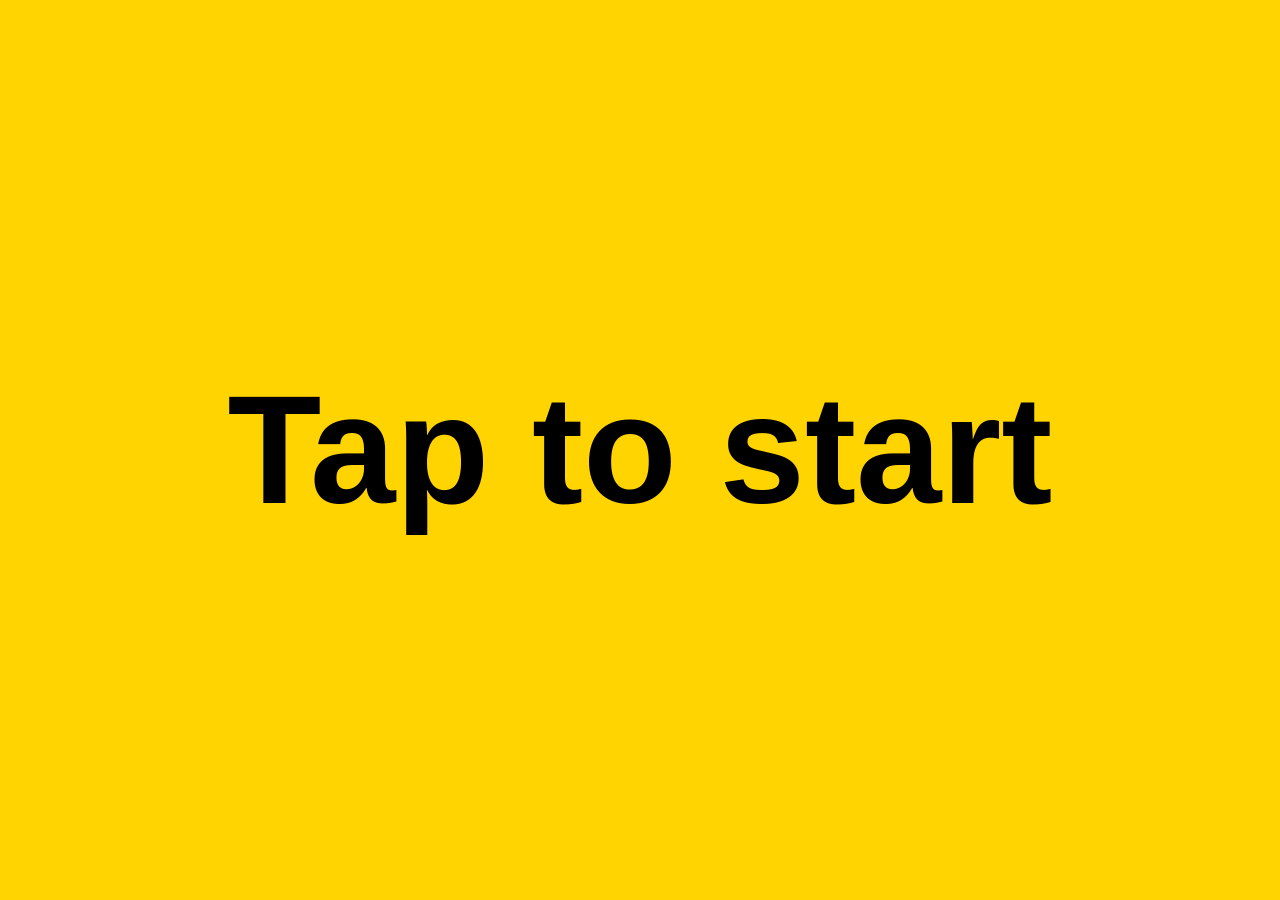
==== web/index.html @ 674c91da "Phone page and mock dev server (web/)" ====
<!doctype html>
<html lang="en">
<head>
<meta charset="utf-8">
<meta name="viewport" content="width=device-width, initial-scale=1, viewport-fit=cover, user-scalable=no">
<title>JabCross</title>
<style>
  html, body { margin: 0; height: 100%; background: #000; color: #fff; font-family: -apple-system, system-ui, sans-serif; overflow: hidden; }
  #startBtn { position: fixed; inset: 0; width: 100%; height: 100%; border: 0; background: #ffd400; color: #000; font-size: 12vw; font-weight: 700; }
  #run { position: fixed; inset: 0; display: none; }
  #video { width: 100%; height: 100%; object-fit: cover; }
  #hint { position: absolute; top: env(safe-area-inset-top, 0); left: 0; right: 0; padding: 12px; text-align: center; font-size: 22px; font-weight: 700; background: rgba(0,0,0,.6); }
  #debug { position: absolute; left: 0; right: 0; bottom: 0; padding: 6px 8px calc(6px + env(safe-area-inset-bottom, 0)); background: #000; color: #0f0; font: 12px/1.35 ui-monospace, Menlo, monospace; white-space: pre-wrap; word-break: break-word; }
  #controls { display: flex; gap: 6px; margin-bottom: 4px; }
  #controls button, #controls input { font: 14px ui-monospace, Menlo, monospace; padding: 6px 8px; background: #222; color: #fff; border: 1px solid #888; }
  #cmdInput { flex: 1; min-width: 0; }
</style>
</head>
<body>
<button id="startBtn" aria-label="Tap to start navigation. Grants camera, motion, and microphone.">Tap to start</button>

<div id="run" role="button" tabindex="0" aria-label="Tap to talk">
  <video id="video" playsinline muted autoplay></video>
  <div id="hint">Tap anywhere to talk</div>
  <div id="debug">
    <div id="controls">
      <button id="srcBtn">src: compass</button>
      <input id="cmdInput" placeholder="type a command" hidden>
      <button id="cmdSend" hidden>send</button>
    </div>
    <div id="debugText"></div>
  </div>
</div>
<canvas id="canvas" hidden></canvas>

<script>
// ---- Tunables -------------------------------------------------------------
const MIN_FRAME_MS = 300;
const FRAME_WIDTH = 640;
// Gyro fallback. Phone upright on chest, camera forward: turning the body rotates
// about the phone's long (Y) axis. W3C: rotationRate.alpha = around Z, beta = around X,
// gamma = around Y. Right-hand rule with Y pointing up => a right (clockwise from above)
// turn gives a NEGATIVE rate, so -1 makes heading increase on a right turn.
// If the gyro value moves the wrong way, flip GYRO_SIGN. If it doesn't move at all when
// turning, watch the raw "rr a/b/g" debug values and set GYRO_AXIS to the one that moves.
const GYRO_SIGN = -1;
const GYRO_AXIS = 'gamma';

// ---- DOM / state ----------------------------------------------------------
const $ = id => document.getElementById(id);
const video = $('video'), canvas = $('canvas'), ctx = canvas.getContext('2d');
const SR = window.SpeechRecognition || window.webkitSpeechRecognition;
const sleep = ms => new Promise(r => setTimeout(r, ms));

let started = false, navigating = false, audioCtx = null, wakeLock = null;
let compass = null, gyro = 0, lastMotionT = null, rawRate = '-', headingSrc = 'compass';
let rtt = '-', lastSpeak = '-', lastTranscript = '-', lastErr = '-';
let speaking = false, pending = null, curUtt = null, safetyTimer = null;
let rec = null, listening = false, autoListen = !!SR, recErrCount = 0, recStartedAt = 0, restartTimer = null;

function showErr(msg) { lastErr = String(msg); console.warn(msg); }

// ---- Speech out -----------------------------------------------------------
function say(text, urgent = false) {
  lastSpeak = text;
  if (urgent) { hush(); speakNow(text); return; }
  if (speaking) { pending = text; return; }   // one slot, newest wins
  speakNow(text);
}

function speakNow(text) {
  stopListening();                            // don't transcribe ourselves
  speaking = true;
  const u = new SpeechSynthesisUtterance(text);
  u.lang = 'en-US';
  u.onend = u.onerror = () => { if (curUtt === u) speechDone(); };
  curUtt = u;
  clearTimeout(safetyTimer);                  // iOS sometimes never fires onend
  safetyTimer = setTimeout(() => { if (curUtt === u) speechDone(); }, text.length * 80 + 2000);
  speechSynthesis.speak(u);
}

function speechDone() {
  clearTimeout(safetyTimer);
  curUtt = null; speaking = false;
  if (pending) { const t = pending; pending = null; speakNow(t); }
  else maybeListen();
}

function hush() {
  curUtt = null; pending = null; speaking = false;
  clearTimeout(safetyTimer);
  speechSynthesis.cancel();
}

// ---- Tones ----------------------------------------------------------------
function beep(freq, durS, atS) {
  const o = audioCtx.createOscillator(), g = audioCtx.createGain();
  o.frequency.value = freq;
  g.gain.setValueAtTime(0.4, atS);
  g.gain.setValueAtTime(0, atS + durS);
  o.connect(g).connect(audioCtx.destination);
  o.start(atS); o.stop(atS + durS + 0.02);
}

function tone(kind) {
  if (!audioCtx) return;
  if (audioCtx.state !== 'running') audioCtx.resume();
  const t = audioCtx.currentTime + 0.02;
  if (kind === 'warn') beep(880, 0.15, t);
  if (kind === 'stop') for (let i = 0; i < 3; i++) beep(1400, 0.1, t + i * 0.18);
}

// ---- Heading --------------------------------------------------------------
addEventListener('deviceorientation', e => {
  if (e.webkitCompassHeading != null) compass = e.webkitCompassHeading;   // iOS, clockwise
  else if (e.alpha != null) compass = (360 - e.alpha) % 360;             // alpha is CCW
});

addEventListener('devicemotion', e => {
  const r = e.rotationRate, now = performance.now();
  if (r && r[GYRO_AXIS] != null) {
    if (lastMotionT != null) {
      const dt = Math.min((now - lastMotionT) / 1000, 0.2);              // ignore long gaps
      gyro = ((gyro + GYRO_SIGN * r[GYRO_AXIS] * dt) % 360 + 360) % 360;
    }
    rawRate = [r.alpha, r.beta, r.gamma].map(v => (v ?? 0).toFixed(0)).join('/');
  }
  lastMotionT = now;
});

function currentHeading() {
  return headingSrc === 'compass' && compass != null ? compass : gyro;
}

// ---- Frame loop -----------------------------------------------------------
async function frameLoop() {
  for (;;) {
    const t0 = performance.now();
    try {
      if (!video.videoWidth) { await sleep(MIN_FRAME_MS); continue; }
      const h = Math.round(video.videoHeight * FRAME_WIDTH / video.videoWidth);
      if (canvas.width !== FRAME_WIDTH || canvas.height !== h) { canvas.width = FRAME_WIDTH; canvas.height = h; }
      ctx.drawImage(video, 0, 0, FRAME_WIDTH, h);
      const blob = await new Promise(r => canvas.toBlob(r, 'image/jpeg', 0.7));
      const fd = new FormData();
      fd.append('image', blob, 'frame.jpg');
      fd.append('heading', currentHeading().toFixed(1));
      const opts = { method: 'POST', body: fd };
      if (AbortSignal.timeout) opts.signal = AbortSignal.timeout(8000);   // don't hang forever on a dead tunnel
      const res = await fetch('/frame', opts);
      if (!res.ok) throw new Error('frame HTTP ' + res.status);
      const j = await res.json();
      rtt = Math.round(performance.now() - t0);
      if (j.alert === 'warn' || j.alert === 'stop') tone(j.alert);
      // Before the first command, only stop alerts may talk, so the opening question isn't clobbered.
      if (j.speak && (navigating || j.alert === 'stop')) say(j.speak, j.alert === 'stop');
      await sleep(Math.max(0, MIN_FRAME_MS - (performance.now() - t0)));
    } catch (e) {
      showErr('frame: ' + e.message);
      await sleep(1000);
    }
  }
}

// ---- Voice in -------------------------------------------------------------
async function sendCommand(text) {
  lastTranscript = text;
  try {
    const res = await fetch('/command', {
      method: 'POST', headers: { 'Content-Type': 'application/json' }, body: JSON.stringify({ text }),
    });
    const j = await res.json();
    navigating = true;
    if (j.speak) say(j.speak);
  } catch (e) { showErr('command: ' + e.message); }
}

function startListening() {
  if (!SR || listening || speaking || pending) return;
  const r = new SR();                          // fresh instance each time; reuse is flaky on iOS
  r.lang = 'en-US'; r.interimResults = false; r.continuous = false;
  r.onresult = e => {
    recErrCount = 0;
    const res = e.results[e.results.length - 1];
    if (res.isFinal && res[0].transcript.trim()) sendCommand(res[0].transcript.trim());
  };
  r.onerror = e => {
    if (e.error === 'no-speech' || e.error === 'aborted') return;
    showErr('rec: ' + e.error);
    if (e.error === 'not-allowed' || e.error === 'service-not-allowed') {
      autoListen = false;                      // stop retrying; tap mode only
      $('hint').textContent = 'Mic blocked. Tap to talk';
    } else recErrCount++;
  };
  r.onend = () => {
    if (rec !== r) return;                     // aborted by stopListening; it handles restart
    rec = null; listening = false;
    clearTimeout(restartTimer);
    const quick = performance.now() - recStartedAt < 1000;
    if (autoListen) restartTimer = setTimeout(maybeListen, recErrCount || quick ? 1000 : 250);
  };
  rec = r; listening = true; recStartedAt = performance.now();
  try { r.start(); } catch (e) { rec = null; listening = false; showErr('rec start: ' + e.message); }
}

function stopListening() {
  clearTimeout(restartTimer);
  if (!rec) return;
  const r = rec; rec = null; listening = false;
  try { r.abort(); } catch (e) {}
}

function maybeListen() {
  if (autoListen && started) startListening();
}

// Tap anywhere on the running screen = talk now (interrupts speech).
$('run').addEventListener('click', () => {
  if (!SR) { $('cmdInput').focus(); return; }
  hush(); stopListening(); startListening();
});
$('controls').addEventListener('click', e => e.stopPropagation());
$('srcBtn').addEventListener('click', () => {
  headingSrc = headingSrc === 'compass' ? 'gyro' : 'compass';
  $('srcBtn').textContent = 'src: ' + headingSrc;
});
function sendTyped() {
  const t = $('cmdInput').value.trim();
  if (t) { $('cmdInput').value = ''; sendCommand(t); }
}
$('cmdSend').addEventListener('click', sendTyped);
$('cmdInput').addEventListener('keydown', e => { if (e.key === 'Enter') sendTyped(); });

// ---- Wake lock ------------------------------------------------------------
async function getWakeLock() {
  if (!('wakeLock' in navigator)) { showErr('no wakeLock API'); return; }
  try { wakeLock = await navigator.wakeLock.request('screen'); }
  catch (e) { showErr('wakeLock: ' + e.message); }
}
document.addEventListener('visibilitychange', () => {
  if (started && document.visibilityState === 'visible') getWakeLock();
});

// ---- Start (single user gesture unlocks everything) -----------------------
$('startBtn').addEventListener('click', () => {
  // Everything gated by iOS gesture rules is called synchronously here, before any await.
  say('Starting');
  try {
    audioCtx = new (window.AudioContext || window.webkitAudioContext)();
    audioCtx.resume();
    const s = audioCtx.createBufferSource();   // silent buffer: extra iOS unlock
    s.buffer = audioCtx.createBuffer(1, 1, 22050);
    s.connect(audioCtx.destination); s.start();
  } catch (e) { showErr('audio: ' + e.message); }
  const perms = [];
  if (window.DeviceOrientationEvent && typeof DeviceOrientationEvent.requestPermission === 'function')
    perms.push(DeviceOrientationEvent.requestPermission());
  if (window.DeviceMotionEvent && typeof DeviceMotionEvent.requestPermission === 'function')
    perms.push(DeviceMotionEvent.requestPermission());
  const cam = navigator.mediaDevices && navigator.mediaDevices.getUserMedia
    ? navigator.mediaDevices.getUserMedia({ video: { facingMode: 'environment' }, audio: false })
    : Promise.reject(new Error('getUserMedia unavailable (needs HTTPS)'));
  getWakeLock();
  finishStart(cam, perms);
});

async function finishStart(cam, perms) {
  started = true;
  $('startBtn').style.display = 'none';
  $('run').style.display = 'block';
  if (!SR) {
    $('cmdInput').hidden = false; $('cmdSend').hidden = false;
    $('hint').textContent = 'No speech recognition: type below';
  }
  for (const p of await Promise.allSettled(perms)) {
    if (p.status === 'rejected') showErr('motion perm: ' + p.reason);
    else if (p.value !== 'granted') showErr('motion perm: ' + p.value);
  }
  let camOk = false;
  try {
    video.srcObject = await cam;
    await video.play();
    camOk = true;
  } catch (e) {
    showErr('camera: ' + e.name + ' ' + e.message);
    say('Camera failed. ' + e.name, true);
  }
  say('Where would you like to go?');
  if (camOk) frameLoop();
}

// ---- Debug strip ----------------------------------------------------------
setInterval(() => {
  if (!started) return;
  const f = v => v == null ? '-' : v.toFixed(0);
  $('debugText').textContent =
    `speak: ${lastSpeak}\n` +
    `hdg compass ${f(compass)}  gyro ${f(gyro)}  sent=${headingSrc === 'compass' && compass != null ? 'compass' : 'gyro'}  rr a/b/g ${rawRate}\n` +
    `rtt ${rtt} ms  ${speaking ? 'SPEAKING' : ''} ${listening ? 'listening…' : (autoListen ? 'mic idle' : 'tap to talk')}\n` +
    `heard: ${lastTranscript}\n` +
    `err: ${lastErr}`;
}, 250);
</script>
</body>
</html>
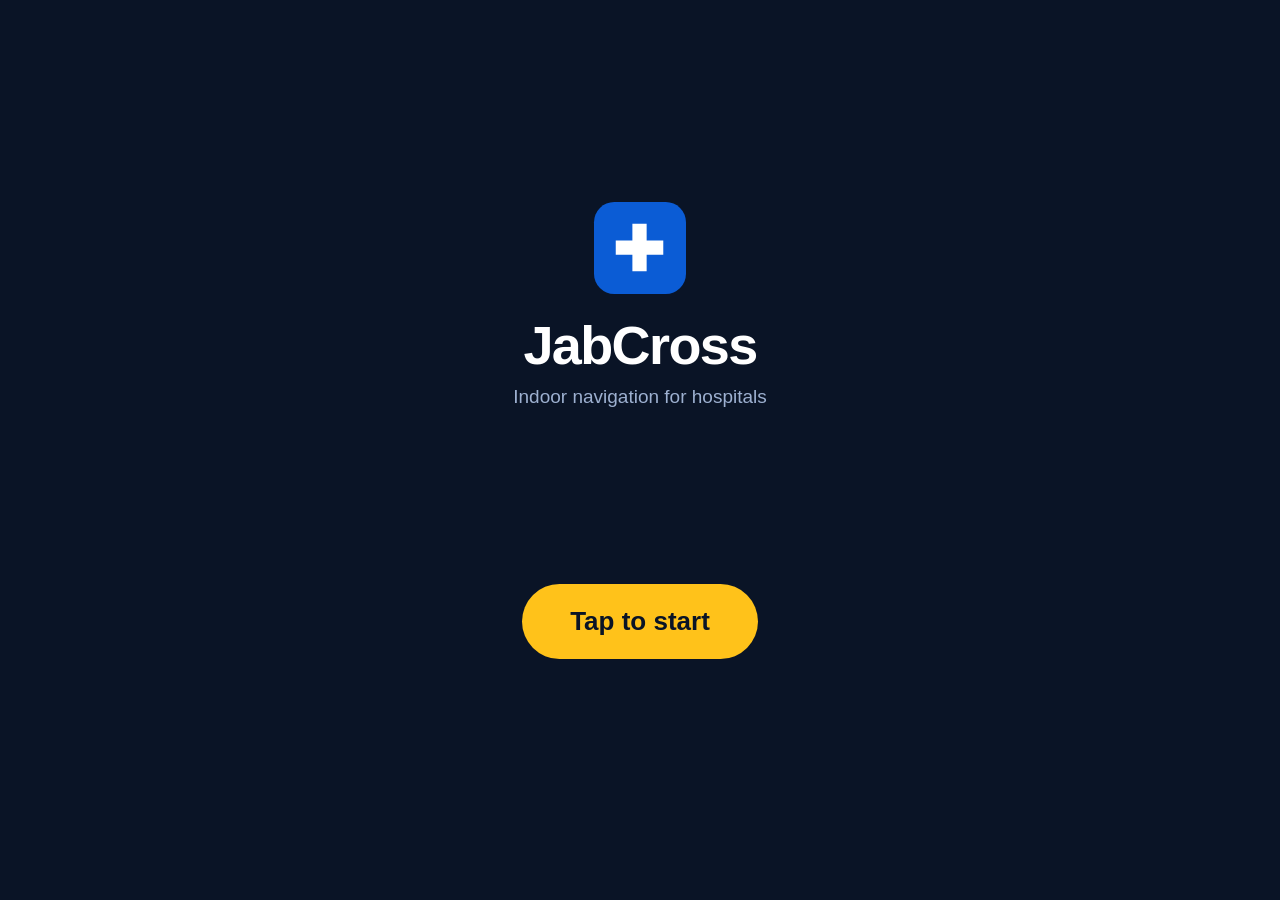
==== commit 55cae3fe: "Phone: redesigned UI, push-to-talk mic, large camera and depth views" ====
--- a/web/index.html
+++ b/web/index.html
@@ -3,40 +3,143 @@
 <head>
 <meta charset="utf-8">
 <meta name="viewport" content="width=device-width, initial-scale=1, viewport-fit=cover, user-scalable=no">
+<meta name="theme-color" content="#0A1426">
 <title>JabCross</title>
 <style>
-  html, body { margin: 0; height: 100%; background: #000; color: #fff; font-family: -apple-system, system-ui, sans-serif; overflow: hidden; }
-  #startBtn { position: fixed; inset: 0; width: 100%; height: 100%; border: 0; background: #ffd400; color: #000; font-size: 12vw; font-weight: 700; }
-  #run { position: fixed; inset: 0; display: none; }
-  #video { width: 100%; height: 100%; object-fit: cover; }
-  #hint { position: absolute; top: env(safe-area-inset-top, 0); left: 0; right: 0; padding: 12px; text-align: center; font-size: 22px; font-weight: 700; background: rgba(0,0,0,.6); }
-  #debug { position: absolute; left: 0; right: 0; bottom: 0; padding: 6px 8px calc(6px + env(safe-area-inset-bottom, 0)); background: #000; color: #0f0; font: 12px/1.35 ui-monospace, Menlo, monospace; white-space: pre-wrap; word-break: break-word; }
-  #controls { display: flex; gap: 6px; margin-bottom: 4px; }
-  #controls button, #controls input { font: 14px ui-monospace, Menlo, monospace; padding: 6px 8px; background: #222; color: #fff; border: 1px solid #888; }
-  #cmdInput { flex: 1; min-width: 0; }
+  :root { --ink: #0A1426; --panel: #15233D; --line: #24365A; --sign: #0B5CD5; --amber: #FFC21A;
+          --red: #E8382E; --go: #3DDC84; --text: #FFFFFF; --muted: #9DB0D0; }
+  * { box-sizing: border-box; }
+  html, body { margin: 0; height: 100%; background: var(--ink); color: var(--text); overflow: hidden;
+               font-family: -apple-system, BlinkMacSystemFont, "SF Pro Display", "Segoe UI", Roboto, sans-serif;
+               -webkit-tap-highlight-color: transparent; }
+  button { font: inherit; color: inherit; cursor: pointer; }
+  button:focus-visible { outline: 3px solid var(--amber); outline-offset: 3px; }
+  .cross { display: inline-grid; place-items: center; background: var(--sign); border-radius: 22%; }
+  .cross svg { width: 62%; height: 62%; }
+
+  /* Start screen */
+  #startBtn { position: fixed; inset: 0; border: 0; background: var(--ink); display: flex; flex-direction: column;
+              align-items: center; justify-content: center; gap: 14px; text-align: center;
+              padding: env(safe-area-inset-top) 24px calc(env(safe-area-inset-bottom) + 40px); }
+  #startBtn .cross { width: 92px; height: 92px; margin-bottom: 10px; }
+  #startBtn .name { font-size: 54px; font-weight: 800; letter-spacing: -0.03em; line-height: 1; }
+  #startBtn .tag { font-size: 19px; color: var(--muted); }
+  #startBtn .cta { margin-top: 18vh; background: var(--amber); color: var(--ink); font-size: 26px; font-weight: 800;
+                   padding: 22px 48px; border-radius: 999px; }
+
+  /* Running screen */
+  #run { position: fixed; inset: 0; height: 100dvh; display: none; flex-direction: column; gap: 10px;
+         padding: calc(env(safe-area-inset-top) + 8px) 12px calc(env(safe-area-inset-bottom) + 10px); }
+  #run.on { display: flex; }
+  header { flex: none; display: flex; align-items: center; gap: 8px; height: 36px; }
+  header .cross { width: 26px; height: 26px; flex: none; }
+  .word { font-size: 20px; font-weight: 800; letter-spacing: -0.02em; }
+  #dot { width: 9px; height: 9px; border-radius: 50%; background: var(--muted); flex: none; }
+  #dot.ok { background: var(--go); } #dot.bad { background: var(--red); }
+  #where { margin-left: auto; min-width: 0; display: flex; align-items: center; gap: 8px; }
+  #loc { font-size: 14px; color: var(--muted); white-space: nowrap; }
+  #dest { background: var(--panel); border: 1px solid var(--line); border-radius: 999px; padding: 4px 10px;
+          font-size: 15px; font-weight: 700; white-space: nowrap; overflow: hidden; text-overflow: ellipsis; max-width: 40vw; }
+  #infoBtn { width: 32px; height: 32px; flex: none; border-radius: 50%; border: 1px solid var(--line);
+             background: transparent; color: var(--muted); font-weight: 700; font-style: italic; font-family: Georgia, serif; }
+  #loc:empty, #dest:empty { display: none; }
+
+  #card { flex: none; display: flex; align-items: center; gap: 14px; min-height: 112px; padding: 14px 16px;
+          background: var(--sign); border-radius: 20px; transition: background .2s; }
+  #card.warn { background: #B86E00; } #card.stop { background: var(--red); }
+  #arrow { width: 62px; height: 62px; flex: none; border-radius: 14px; background: rgba(255,255,255,.16);
+           display: grid; place-items: center; }
+  #arrow svg { width: 40px; height: 40px; transition: transform .25s; }
+  #arrow[data-dir="left"] svg { transform: rotate(-90deg); } #arrow[data-dir="right"] svg { transform: rotate(90deg); }
+  #arrow .stopIcon, #arrow[data-dir="stop"] .arrowIcon { display: none; }
+  #arrow[data-dir="stop"] .stopIcon { display: block; }
+  #line { margin: 0; font-size: 28px; font-weight: 800; line-height: 1.12; letter-spacing: -0.01em;
+          display: -webkit-box; -webkit-line-clamp: 3; -webkit-box-orient: vertical; overflow: hidden; }
+  #line.long { font-size: 22px; }
+
+  #views { flex: 1; min-height: 0; display: grid; grid-template-columns: 1fr 1fr; gap: 8px; }
+  .view { position: relative; overflow: hidden; border-radius: 18px; background: var(--panel); border: 1px solid var(--line); }
+  .view video, .view img { position: absolute; inset: 0; width: 100%; height: 100%; object-fit: cover; }
+  .view img { display: none; }
+  .view .ph { position: absolute; inset: 0; display: grid; place-items: center; color: var(--muted); font-size: 14px; padding: 12px; text-align: center; }
+  .view .lbl { position: absolute; left: 8px; top: 8px; z-index: 1; padding: 3px 9px; border-radius: 999px;
+               background: rgba(10,20,38,.72); font-size: 12px; font-weight: 700; }
+
+  #dock { flex: none; display: flex; flex-direction: column; align-items: center; gap: 10px; }
+  #hint { min-height: 22px; max-width: 100%; font-size: 17px; font-weight: 600; color: var(--muted); text-align: center;
+          white-space: nowrap; overflow: hidden; text-overflow: ellipsis; }
+  #hint.live { color: var(--amber); }
+  #mic { position: relative; width: 124px; height: 124px; border-radius: 50%; border: 0; background: var(--text);
+         color: var(--ink); display: grid; place-items: center; box-shadow: 0 0 0 6px rgba(255,255,255,.12); }
+  #mic svg { width: 50px; height: 50px; }
+  #mic.on { background: var(--amber); box-shadow: 0 0 0 6px rgba(255,194,26,.35); }
+  #mic.on::after { content: ""; position: absolute; inset: -6px; border-radius: 50%; border: 4px solid var(--amber);
+                   animation: ring 1.2s ease-out infinite; }
+  @keyframes ring { from { transform: scale(1); opacity: .9; } to { transform: scale(1.35); opacity: 0; } }
+  @media (prefers-reduced-motion: reduce) { #mic.on::after { animation: none; } }
+  @media (max-height: 700px) { #mic { width: 106px; height: 106px; } #card { min-height: 96px; } #line { font-size: 25px; } #line.long { font-size: 20px; } }
+  #typed { display: flex; gap: 8px; width: 100%; }
+  #typed[hidden] { display: none; }
+  #typed input { flex: 1; min-width: 0; font-size: 16px; padding: 10px 12px; border-radius: 12px; border: 1px solid var(--line);
+                 background: var(--panel); color: var(--text); }
+  #typed button { padding: 10px 16px; border-radius: 12px; border: 0; background: var(--sign); font-weight: 700; }
+
+  #dbg { position: absolute; top: calc(env(safe-area-inset-top) + 190px); right: 12px; z-index: 5; width: min(300px, calc(100% - 24px));
+         padding: 10px 12px; border-radius: 14px; background: rgba(10,20,38,.94); border: 1px solid var(--line);
+         font: 12px/1.45 ui-monospace, Menlo, monospace; color: #CFE0FF; }
+  #dbg[hidden] { display: none; }
+  #dbgText { white-space: pre-wrap; word-break: break-word; margin: 0 0 8px; font: inherit; }
+  #srcBtn { font: inherit; padding: 5px 10px; border-radius: 8px; border: 1px solid var(--line); background: var(--panel); }
 </style>
 </head>
 <body>
-<button id="startBtn" aria-label="Tap to start navigation. Grants camera, motion, and microphone.">Tap to start</button>
-
-<div id="run" role="button" tabindex="0" aria-label="Tap to talk">
-  <video id="video" playsinline muted autoplay></video>
-  <div id="hint">Tap anywhere to talk</div>
-  <div id="debug">
-    <div id="controls">
-      <button id="srcBtn">src: compass</button>
-      <input id="cmdInput" placeholder="type a command" hidden>
-      <button id="cmdSend" hidden>send</button>
+<button id="startBtn" aria-label="Start JabCross indoor navigation. Turns on camera, motion, microphone and speech.">
+  <span class="cross" aria-hidden="true"><svg viewBox="0 0 24 24"><path fill="#fff" d="M9 2h6v7h7v6h-7v7H9v-7H2V9h7z"/></svg></span>
+  <span class="name">JabCross</span>
+  <span class="tag">Indoor navigation for hospitals</span>
+  <span class="cta">Tap to start</span>
+</button>
+
+<div id="run">
+  <header>
+    <span class="cross" aria-hidden="true"><svg viewBox="0 0 24 24"><path fill="#fff" d="M9 2h6v7h7v6h-7v7H9v-7H2V9h7z"/></svg></span>
+    <span class="word">JabCross</span>
+    <span id="dot" aria-hidden="true"></span>
+    <div id="where"><span id="loc"></span><span id="dest"></span>
+      <button id="infoBtn" aria-label="Show debug info" aria-expanded="false">i</button></div>
+  </header>
+
+  <div id="card">
+    <div id="arrow" aria-hidden="true">
+      <svg class="arrowIcon" viewBox="0 0 24 24"><path fill="#fff" d="M12 2l8 9h-5v11H9V11H4z"/></svg>
+      <svg class="stopIcon" viewBox="0 0 24 24"><rect x="5" y="5" width="14" height="14" rx="2" fill="#fff"/></svg>
     </div>
-    <div id="debugText"></div>
+    <p id="line">Where would you like to go?</p>
   </div>
+
+  <div id="views">
+    <div class="view"><span class="lbl">Camera</span><div class="ph" id="camPh">Starting camera…</div><video id="video" playsinline muted autoplay></video></div>
+    <div class="view"><span class="lbl">Depth</span><div class="ph">Waiting for depth</div><img id="depthImg" alt=""></div>
+  </div>
+
+  <div id="dock">
+    <div id="hint">Tap the mic and say a destination</div>
+    <div id="typed" hidden><input id="cmdInput" placeholder="Type a destination"><button id="cmdSend">Go</button></div>
+    <button id="mic" aria-label="Talk. Tap and say where you want to go.">
+      <svg viewBox="0 0 24 24" aria-hidden="true"><path fill="currentColor" d="M12 14a3 3 0 0 0 3-3V5a3 3 0 0 0-6 0v6a3 3 0 0 0 3 3zm5-3a5 5 0 0 1-10 0H5a7 7 0 0 0 6 6.92V21h2v-3.08A7 7 0 0 0 19 11z"/></svg>
+    </button>
+  </div>
+
+  <div id="dbg" hidden><pre id="dbgText"></pre><button id="srcBtn">src: compass</button></div>
 </div>
 <canvas id="canvas" hidden></canvas>
 
 <script>
 // ---- Tunables -------------------------------------------------------------
 const MIN_FRAME_MS = 300;
+const DEPTH_REFRESH_MS = 700;  // how often the depth view reloads /depth.jpg
 const FRAME_WIDTH = 640;
+const LISTEN_MAX_MS = 10000;   // safety: iOS recognition sometimes never fires onend
 // Gyro fallback. Phone upright on chest, camera forward: turning the body rotates
 // about the phone's long (Y) axis. W3C: rotationRate.alpha = around Z, beta = around X,
 // gamma = around Y. Right-hand rule with Y pointing up => a right (clockwise from above)
@@ -51,25 +154,45 @@
 const video = $('video'), canvas = $('canvas'), ctx = canvas.getContext('2d');
 const SR = window.SpeechRecognition || window.webkitSpeechRecognition;
 const sleep = ms => new Promise(r => setTimeout(r, ms));
+const IDLE_HINT = SR ? 'Tap the mic and say a destination' : 'Type a destination below';
 
 let started = false, navigating = false, audioCtx = null, wakeLock = null;
 let compass = null, gyro = 0, lastMotionT = null, rawRate = '-', headingSrc = 'compass';
-let rtt = '-', lastSpeak = '-', lastTranscript = '-', lastErr = '-';
-let speaking = false, pending = null, curUtt = null, safetyTimer = null;
-let rec = null, listening = false, autoListen = !!SR, recErrCount = 0, recStartedAt = 0, restartTimer = null;
+let rtt = '-', lastFrameOk = 0, lastTranscript = '-', lastErr = '-';
+let speaking = false, pending = null, pendingUrgent = false, curUtt = null, safetyTimer = null;
+let rec = null, listening = false, recTimer = null, alertTimer = null;
 
 function showErr(msg) { lastErr = String(msg); console.warn(msg); }
+function setHint(text, live = false) { $('hint').textContent = text; $('hint').classList.toggle('live', live); }
+
+// ---- Instruction card -----------------------------------------------------
+function showLine(text) {
+  $('line').textContent = text;
+  $('line').classList.toggle('long', text.length > 44);
+  const dir = /\bstop\b|obstacle|blocked/i.test(text) ? 'stop' : /\bleft\b/i.test(text) ? 'left'
+            : /\bright\b/i.test(text) ? 'right' : 'up';
+  $('arrow').dataset.dir = dir;
+}
+function flashAlert(kind) {
+  $('card').className = kind;
+  clearTimeout(alertTimer);
+  alertTimer = setTimeout(() => { $('card').className = ''; }, 2500);
+}
 
 // ---- Speech out -----------------------------------------------------------
+// While the mic is listening nothing is spoken: the newest line waits in `pending`.
 function say(text, urgent = false) {
-  lastSpeak = text;
+  showLine(text);
+  if (listening) {                            // don't let routine guidance replace a held stop line
+    if (urgent || !pendingUrgent) { pending = text; pendingUrgent = urgent; }
+    return;
+  }
   if (urgent) { hush(); speakNow(text); return; }
   if (speaking) { pending = text; return; }   // one slot, newest wins
   speakNow(text);
 }
 
 function speakNow(text) {
-  stopListening();                            // don't transcribe ourselves
   speaking = true;
   const u = new SpeechSynthesisUtterance(text);
   u.lang = 'en-US';
@@ -83,12 +206,15 @@
 function speechDone() {
   clearTimeout(safetyTimer);
   curUtt = null; speaking = false;
-  if (pending) { const t = pending; pending = null; speakNow(t); }
-  else maybeListen();
+  flushPending();
+}
+
+function flushPending() {
+  if (pending && !speaking && !listening) { const t = pending; pending = null; pendingUrgent = false; speakNow(t); }
 }
 
 function hush() {
-  curUtt = null; pending = null; speaking = false;
+  curUtt = null; pending = null; pendingUrgent = false; speaking = false;
   clearTimeout(safetyTimer);
   speechSynthesis.cancel();
 }
@@ -104,6 +230,7 @@
 }
 
 function tone(kind) {
+  flashAlert(kind);
   if (!audioCtx) return;
   if (audioCtx.state !== 'running') audioCtx.resume();
   const t = audioCtx.currentTime + 0.02;
@@ -131,6 +258,17 @@
 
 function currentHeading() {
   return headingSrc === 'compass' && compass != null ? compass : gyro;
+}
+
+// ---- Depth view (server's latest colorized depth) --------------------------
+const depthImg = $('depthImg');
+let depthBusy = false, depthAt = 0;
+depthImg.onload = () => { depthBusy = false; depthImg.style.display = 'block'; };
+depthImg.onerror = () => { depthBusy = false; };   // e.g. mock server has no /depth.jpg
+function refreshDepth() {
+  if (depthBusy || performance.now() - depthAt < DEPTH_REFRESH_MS) return;
+  depthBusy = true; depthAt = performance.now();
+  depthImg.src = '/depth.jpg?t=' + Date.now();
 }
 
 // ---- Frame loop -----------------------------------------------------------
@@ -151,7 +289,8 @@
       const res = await fetch('/frame', opts);
       if (!res.ok) throw new Error('frame HTTP ' + res.status);
       const j = await res.json();
-      rtt = Math.round(performance.now() - t0);
+      rtt = Math.round(performance.now() - t0); lastFrameOk = performance.now();
+      refreshDepth();
       if (j.alert === 'warn' || j.alert === 'stop') tone(j.alert);
       // Before the first command, only stop alerts may talk, so the opening question isn't clobbered.
       if (j.speak && (navigating || j.alert === 'stop')) say(j.speak, j.alert === 'stop');
@@ -163,9 +302,10 @@
   }
 }
 
-// ---- Voice in -------------------------------------------------------------
+// ---- Voice in (push-to-talk only) -----------------------------------------
 async function sendCommand(text) {
   lastTranscript = text;
+  setHint('“' + text + '”');
   try {
     const res = await fetch('/command', {
       method: 'POST', headers: { 'Content-Type': 'application/json' }, body: JSON.stringify({ text }),
@@ -173,64 +313,95 @@
     const j = await res.json();
     navigating = true;
     if (j.speak) say(j.speak);
-  } catch (e) { showErr('command: ' + e.message); }
+  } catch (e) { showErr('command: ' + e.message); setHint('Could not reach the server. Try again.'); }
 }
 
 function startListening() {
-  if (!SR || listening || speaking || pending) return;
   const r = new SR();                          // fresh instance each time; reuse is flaky on iOS
-  r.lang = 'en-US'; r.interimResults = false; r.continuous = false;
+  r.lang = 'en-US'; r.interimResults = true; r.continuous = false;
+  let finalText = '', heard = '', sent = false, blocked = false;
   r.onresult = e => {
-    recErrCount = 0;
-    const res = e.results[e.results.length - 1];
-    if (res.isFinal && res[0].transcript.trim()) sendCommand(res[0].transcript.trim());
+    if (rec !== r) return;
+    let words = '';
+    for (const res of e.results) { words += res[0].transcript; if (res.isFinal) finalText = words.trim(); }
+    heard = words.trim();
+    if (heard) setHint(heard, true);
   };
   r.onerror = e => {
+    if (rec !== r) return;
     if (e.error === 'no-speech' || e.error === 'aborted') return;
     showErr('rec: ' + e.error);
-    if (e.error === 'not-allowed' || e.error === 'service-not-allowed') {
-      autoListen = false;                      // stop retrying; tap mode only
-      $('hint').textContent = 'Mic blocked. Tap to talk';
-    } else recErrCount++;
+    if (e.error === 'not-allowed' || e.error === 'service-not-allowed') blocked = true;
   };
   r.onend = () => {
-    if (rec !== r) return;                     // aborted by stopListening; it handles restart
-    rec = null; listening = false;
-    clearTimeout(restartTimer);
-    const quick = performance.now() - recStartedAt < 1000;
-    if (autoListen) restartTimer = setTimeout(maybeListen, recErrCount || quick ? 1000 : 250);
+    if (rec !== r) return;                     // aborted by the user; stopListening already reset
+    const text = blocked ? '' : finalText || heard;
+    if (text && !pendingUrgent) pending = null;  // the command reply supersedes held guidance
+    endListening();
+    if (blocked) setHint('Microphone blocked. Allow it in Settings.');
+    // iOS sometimes ends without marking a result final; on a natural end the last words are the final ones.
+    else if (text && !sent) { sent = true; sendCommand(text); }
   };
-  rec = r; listening = true; recStartedAt = performance.now();
-  try { r.start(); } catch (e) { rec = null; listening = false; showErr('rec start: ' + e.message); }
+  rec = r; listening = true;
+  $('mic').classList.add('on'); setHint('Listening…', true);
+  clearTimeout(recTimer);
+  recTimer = setTimeout(() => {                // ask for a final result; force-reset if onend never comes
+    try { r.stop(); } catch (e) {}
+    recTimer = setTimeout(stopListening, 1500);
+  }, LISTEN_MAX_MS);
+  try { r.start(); } catch (e) { showErr('rec start: ' + e.message); endListening(); }
+}
+
+function endListening() {
+  clearTimeout(recTimer);
+  rec = null; listening = false;
+  $('mic').classList.remove('on'); setHint(IDLE_HINT);
+  flushPending();
 }
 
 function stopListening() {
-  clearTimeout(restartTimer);
-  if (!rec) return;
-  const r = rec; rec = null; listening = false;
-  try { r.abort(); } catch (e) {}
-}
-
-function maybeListen() {
-  if (autoListen && started) startListening();
-}
-
-// Tap anywhere on the running screen = talk now (interrupts speech).
-$('run').addEventListener('click', () => {
+  const r = rec;
+  endListening();
+  try { r && r.abort(); } catch (e) {}
+}
+
+$('mic').addEventListener('click', () => {
   if (!SR) { $('cmdInput').focus(); return; }
-  hush(); stopListening(); startListening();
-});
-$('controls').addEventListener('click', e => e.stopPropagation());
+  if (listening) { stopListening(); return; }
+  hush(); startListening();
+});
 $('srcBtn').addEventListener('click', () => {
   headingSrc = headingSrc === 'compass' ? 'gyro' : 'compass';
   $('srcBtn').textContent = 'src: ' + headingSrc;
 });
+$('infoBtn').addEventListener('click', () => {
+  const open = $('dbg').hidden;
+  $('dbg').hidden = !open;
+  $('infoBtn').setAttribute('aria-expanded', open);
+});
 function sendTyped() {
   const t = $('cmdInput').value.trim();
   if (t) { $('cmdInput').value = ''; sendCommand(t); }
 }
 $('cmdSend').addEventListener('click', sendTyped);
 $('cmdInput').addEventListener('keydown', e => { if (e.key === 'Enter') sendTyped(); });
+
+// ---- Navigator state (location + destination) -----------------------------
+const placeName = id => id === 'xray' ? 'X-ray' : String(id).replace(/[_-]/g, ' ').replace(/^./, c => c.toUpperCase());
+let stateBusy = false;
+async function pollState() {
+  if (stateBusy) return;
+  stateBusy = true;
+  try {
+    const res = await fetch('/state', AbortSignal.timeout ? { signal: AbortSignal.timeout(3000) } : {});
+    if (res.ok) {
+      const s = await res.json();
+      $('loc').textContent = s.node ? 'At ' + placeName(s.node) : '';
+      $('dest').textContent = s.destination ? '→ ' + placeName(s.destination) : '';
+    }
+  } catch (e) {                                // mock server has no /state
+  } finally { stateBusy = false; }
+}
 
 // ---- Wake lock ------------------------------------------------------------
 async function getWakeLock() {
@@ -268,11 +439,10 @@
 async function finishStart(cam, perms) {
   started = true;
   $('startBtn').style.display = 'none';
-  $('run').style.display = 'block';
-  if (!SR) {
-    $('cmdInput').hidden = false; $('cmdSend').hidden = false;
-    $('hint').textContent = 'No speech recognition: type below';
-  }
+  $('run').classList.add('on');
+  setHint(IDLE_HINT);
+  if (!SR) $('typed').hidden = false;
+  pollState(); setInterval(pollState, 1000);
   for (const p of await Promise.allSettled(perms)) {
     if (p.status === 'rejected') showErr('motion perm: ' + p.reason);
     else if (p.value !== 'granted') showErr('motion perm: ' + p.value);
@@ -282,22 +452,26 @@
     video.srcObject = await cam;
     await video.play();
     camOk = true;
+    $('camPh').hidden = true;
   } catch (e) {
     showErr('camera: ' + e.name + ' ' + e.message);
+    $('camPh').textContent = 'Camera unavailable';
     say('Camera failed. ' + e.name, true);
   }
   say('Where would you like to go?');
   if (camOk) frameLoop();
 }
 
-// ---- Debug strip ----------------------------------------------------------
+// ---- Status dot + debug overlay -------------------------------------------
 setInterval(() => {
   if (!started) return;
+  $('dot').className = !lastFrameOk ? '' : performance.now() - lastFrameOk < 3000 ? 'ok' : 'bad';
+  if ($('dbg').hidden) return;
   const f = v => v == null ? '-' : v.toFixed(0);
-  $('debugText').textContent =
-    `speak: ${lastSpeak}\n` +
-    `hdg compass ${f(compass)}  gyro ${f(gyro)}  sent=${headingSrc === 'compass' && compass != null ? 'compass' : 'gyro'}  rr a/b/g ${rawRate}\n` +
-    `rtt ${rtt} ms  ${speaking ? 'SPEAKING' : ''} ${listening ? 'listening…' : (autoListen ? 'mic idle' : 'tap to talk')}\n` +
+  $('dbgText').textContent =
+    `hdg compass ${f(compass)}  gyro ${f(gyro)}\n` +
+    `sent ${headingSrc === 'compass' && compass != null ? 'compass' : 'gyro'}  rr a/b/g ${rawRate}\n` +
+    `rtt ${rtt} ms  ${speaking ? 'speaking' : ''} ${listening ? 'listening' : ''}\n` +
     `heard: ${lastTranscript}\n` +
     `err: ${lastErr}`;
 }, 250);
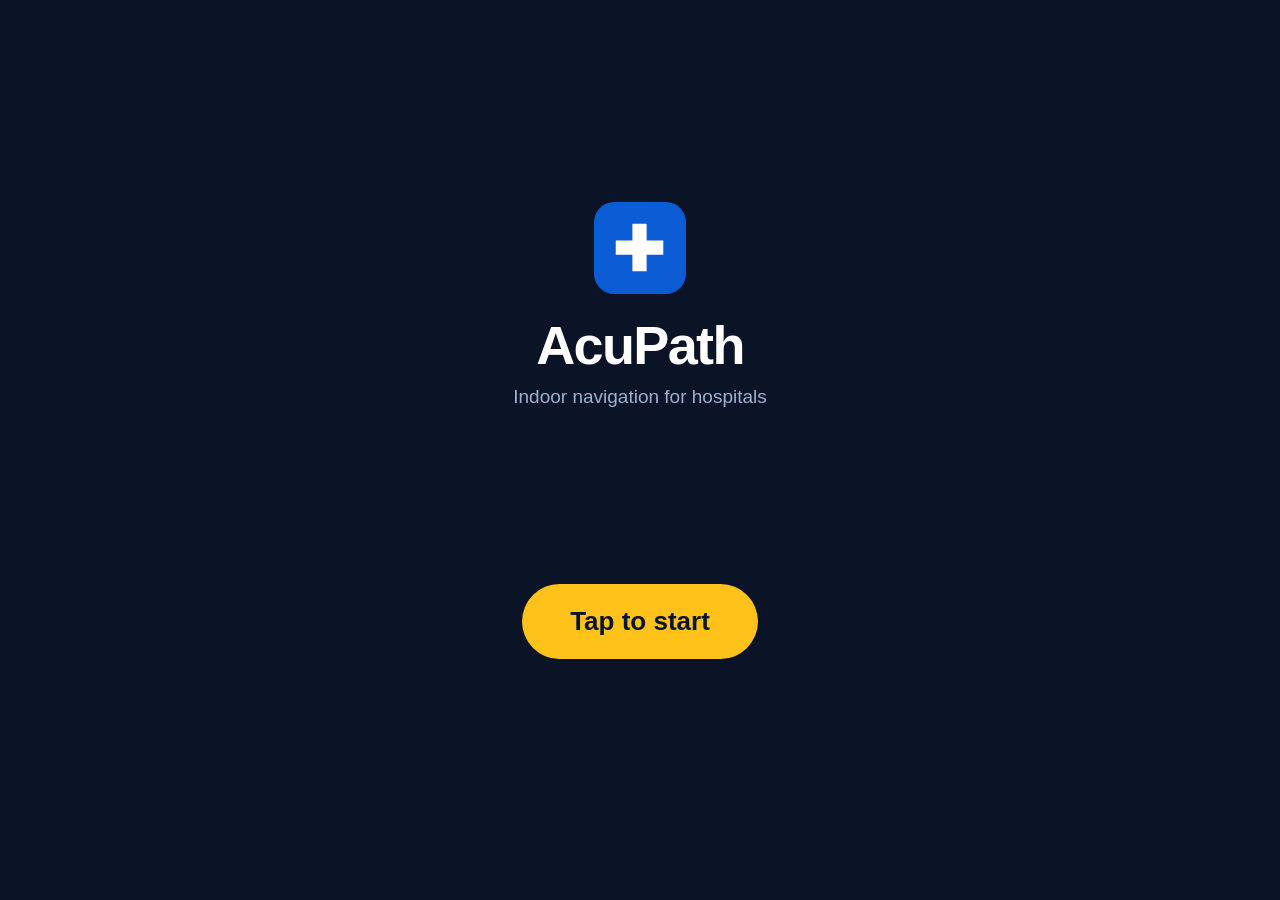
==== commit 60b9e355: "Rename to AcuPath, reorganize docs, and deploy viewer to GitHub Pages - Add 1st POV label, on-map gu" ====
--- a/web/index.html
+++ b/web/index.html
@@ -4,7 +4,7 @@
 <meta charset="utf-8">
 <meta name="viewport" content="width=device-width, initial-scale=1, viewport-fit=cover, user-scalable=no">
 <meta name="theme-color" content="#0A1426">
-<title>JabCross</title>
+<title>AcuPath</title>
 <style>
   :root { --ink: #0A1426; --panel: #15233D; --line: #24365A; --sign: #0B5CD5; --amber: #FFC21A;
           --red: #E8382E; --go: #3DDC84; --text: #FFFFFF; --muted: #9DB0D0; }
@@ -93,9 +93,9 @@
 </style>
 </head>
 <body>
-<button id="startBtn" aria-label="Start JabCross indoor navigation. Turns on camera, motion, microphone and speech.">
+<button id="startBtn" aria-label="Start AcuPath indoor navigation. Turns on camera, motion, microphone and speech.">
   <span class="cross" aria-hidden="true"><svg viewBox="0 0 24 24"><path fill="#fff" d="M9 2h6v7h7v6h-7v7H9v-7H2V9h7z"/></svg></span>
-  <span class="name">JabCross</span>
+  <span class="name">AcuPath</span>
   <span class="tag">Indoor navigation for hospitals</span>
   <span class="cta">Tap to start</span>
 </button>
@@ -103,7 +103,7 @@
 <div id="run">
   <header>
     <span class="cross" aria-hidden="true"><svg viewBox="0 0 24 24"><path fill="#fff" d="M9 2h6v7h7v6h-7v7H9v-7H2V9h7z"/></svg></span>
-    <span class="word">JabCross</span>
+    <span class="word">AcuPath</span>
     <span id="dot" aria-hidden="true"></span>
     <div id="where"><span id="loc"></span><span id="dest"></span>
       <button id="infoBtn" aria-label="Show debug info" aria-expanded="false">i</button></div>
